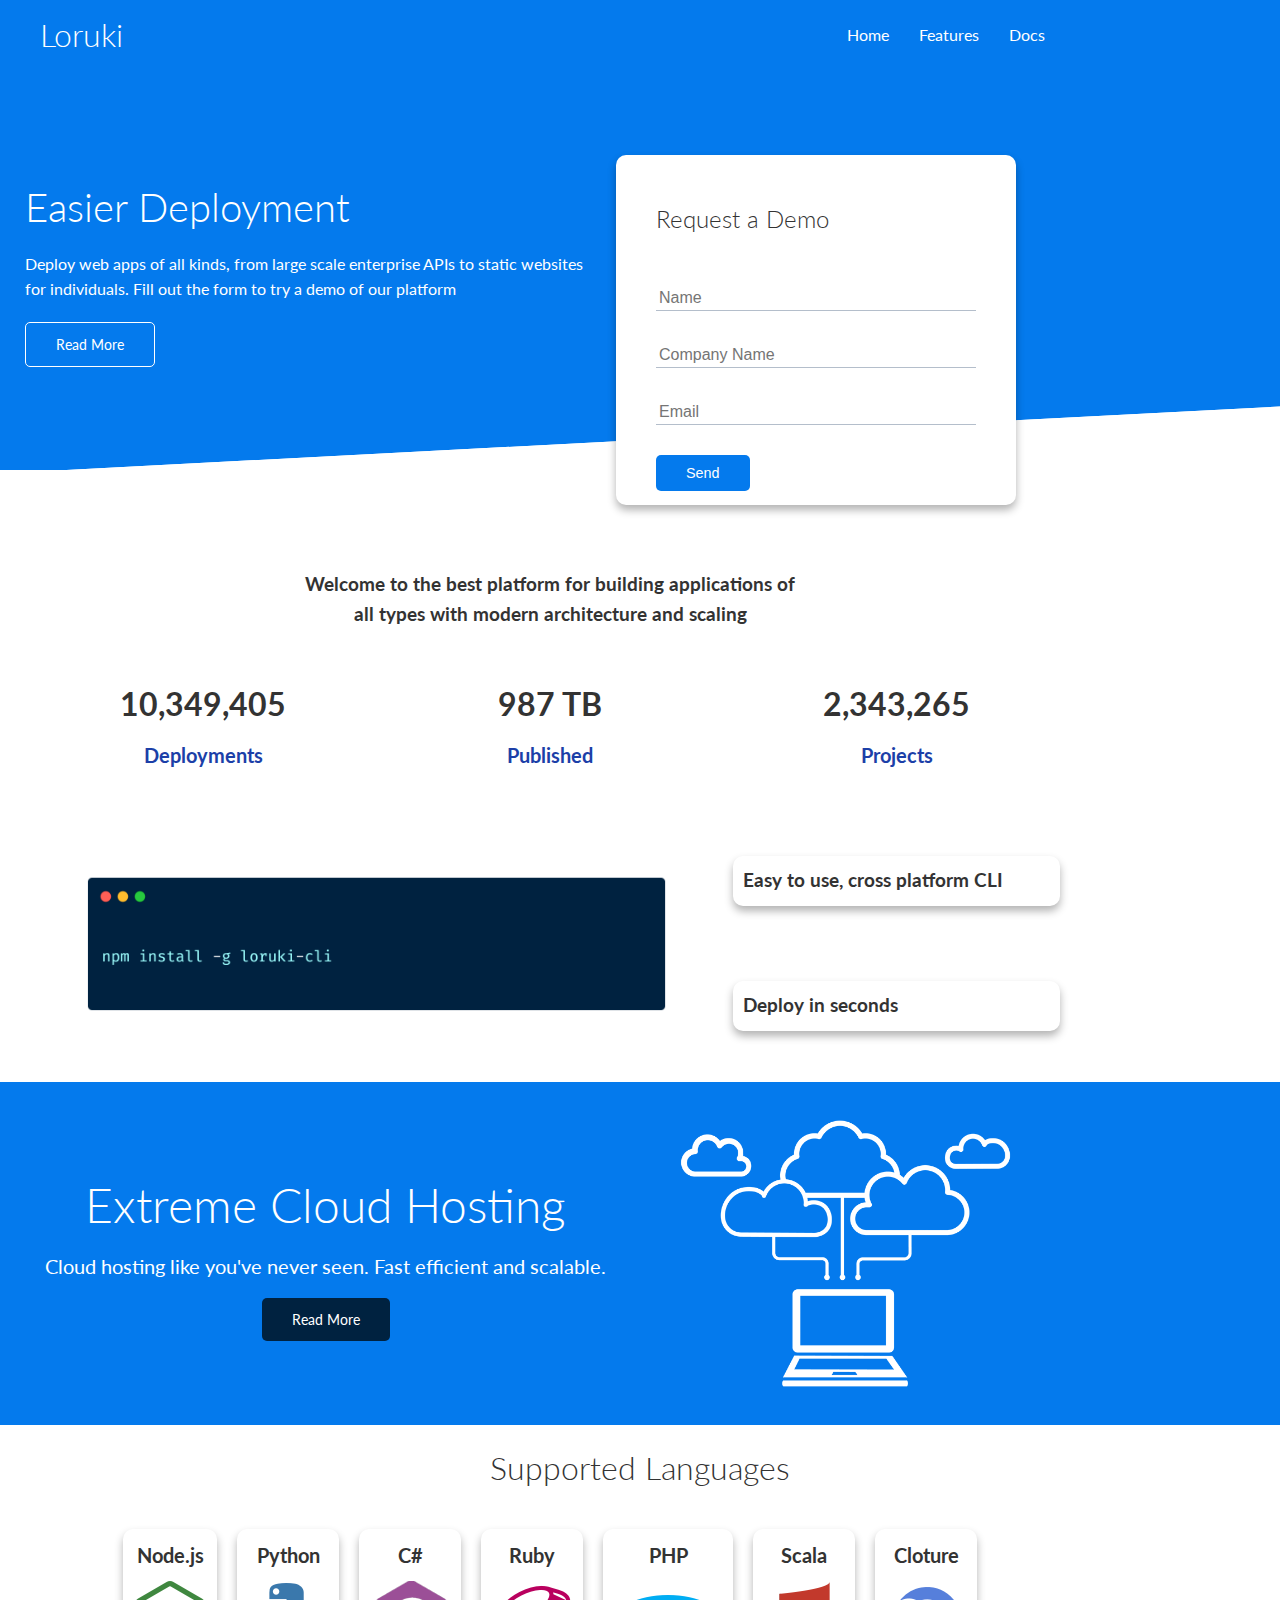
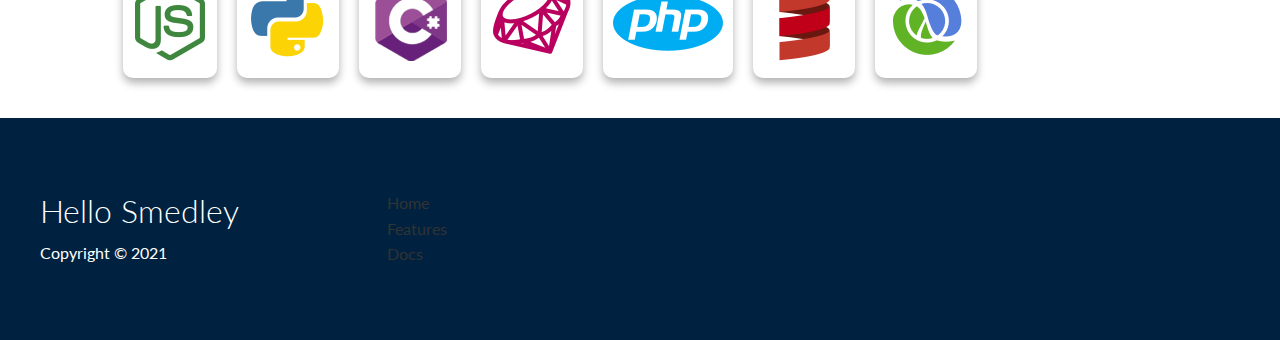
==== index.html @ ee3b41bc "First Commit" ====
<!DOCTYPE html>
<html lang="en">

<head>
    <meta charset="UTF-8">
    <meta http-equiv="X-UA-Compatible" content="IE=edge">
    <meta name="viewport" content="width=device-width, initial-scale=1.0">
    <title>Loruki</title>
    <link rel="stylesheet" href="https://cdnjs.cloudflare.com/ajax/libs/font-awesome/5.15.3/css/all.min.css"
        integrity="sha512-iBBXm8fW90+nuLcSKlbmrPcLa0OT92xO1BIsZ+ywDWZCvqsWgccV3gFoRBv0z+8dLJgyAHIhR35VZc2oM/gI1w=="
        crossorigin="anonymous" referrerpolicy="no-referrer" />
    <link rel="stylesheet" href="css/utilities.css">
    <link rel="stylesheet" href="css/style.css">
</head>

<body>
    <!-- Navbar -->
    <div class="navbar">
        <div class="container flex">
            <h1 class="logo">Loruki</h1>
            <nav>
                <ul>
                    <li><a href="index.html">Home</a></li>
                    <li><a href="features.html">Features</a></li>
                    <li><a href="docs.html">Docs</a></li>
                </ul>
            </nav>
        </div>
    </div>

    <!-- Showcase -->
    <section class="showcase">
        <div class="container grid">
            <div class="showcase-text">
                <h1>Easier Deployment</h1>
                <p>Deploy web apps of all kinds, from large scale enterprise APIs to static websites for individuals.
                    Fill out the form to try a demo of our platform</p>
                <a href="features.html" class="btn btn-outline">Read More</a>
            </div>
            <div class="showcase-form card">
                <h2>Request a Demo</h2>
                <form name="contact" method="POST" netlify-honeypost="bot-field" data-netlify="true">
                    <input type="hidden" name="form-name" value="contact">
                    <p class="hidden">k</p>
                    <div class="form-control">
                        <input type="text" name="name" placeholder="Name" required>
                    </div>
                    <div class="form-control">
                        <input type="text" name="company" placeholder="Company Name" required>
                    </div>
                    <div class="form-control">
                        <input type="email" name="email" placeholder="Email" required>
                    </div>
                    <input type="submit" value="Send" class="btn btn-primary">
                </form>
            </div>
        </div>
    </section>

    <!-- Stats -->
    <section class="stats">
        <div class="container">
            <h3 class="stats-heading text-center my-1">Welcome to the best platform for building applications of all
                types with modern architecture and scaling
            </h3>

            <div class="grid grid-3 text-center my-4">
                <div>
                    <i class="fas fa-server fa-3x"></i>
                    <h3>10,349,405</h3>
                    <p class="text-secondary">Deployments</p>
                </div>
                <div>
                    <i class="fas fa-upload fa-3x"></i>
                    <h3>987 TB</h3>
                    <p class="text-secondary">Published</p>
                </div>
                <div>
                    <i class="fas fa-project-diagram fa-3x"></i>
                    <h3>2,343,265</h3>
                    <p class="text-secondary">Projects</p>
                </div>
            </div>
        </div>
    </section>
    <!-- Cli -->
    <section class="cli">
        <div class="container grid">
            <img src="images/cli.png" alt="">
            <div class="card">
                <h3> Easy to use, cross platform CLI</h3>
            </div>
            <div class="card">
                <h3> Deploy in seconds</h3>
            </div>
        </div>
    </section>

    <!-- Cloud -->
    <section class="cloud bg-primary my-2 py-2">
        <div class="container grid">
            <div class="text-center">
                <h2 class="lg">Extreme Cloud Hosting</h2>
                <p class="lead my-1">Cloud hosting like you've never seen. Fast efficient and scalable.</p>
                <a href="features.html" class="btn btn-dark">Read More</a>
            </div>
            <img src="images/cloud.png" alt="">
        </div>

    </section>

    <!-- Languages -->
    <section class="languages">
        <h2 class="md text-center my-2">
            Supported Languages
        </h2>
        <div class="container flex">
            <div class="card">
                <h4>Node.js</h4>
                <img src="images/logos/node.png" alt="">
            </div>
            <div class="card">
                <h4>Python</h4>
                <img src="images/logos/python.png" alt="">
            </div>
            <div class="card">
                <h4>C#</h4>
                <img src="images/logos/csharp.png" alt="">
            </div>
            <div class="card">
                <h4>Ruby</h4>
                <img src="images/logos/ruby.png" alt="">
            </div>
            <div class="card">
                <h4>PHP</h4>
                <img src="images/logos/php.png" alt="">
            </div>
            <div class="card">
                <h4>Scala</h4>
                <img src="images/logos/scala.png" alt="">
            </div>
            <div class="card">
                <h4>Cloture</h4>
                <img src="images/logos/clojure.png" alt="">
            </div>

        </div>

    </section>

    <!-- Footer -->

    <footer class="footer bg-dark py-5">
        <div class="container grid grid-3">
            <div>
                <h1>Hello Smedley</h1>
                <p>Copyright &copy 2021</p>
            </div>
            <nav>
                <ul>
                    <li><a href="index.html">Home</a></li>
                    <li><a href="features.html">Features</a></li>
                    <li><a href="docs.html">Docs</a></li>
                </ul>
            </nav>
            <div class="social">
                <a href="https://github.com/stan630"><i class="fab fa-github fa-2x"></i></a>
                <a href="#"><i class="fab fa-facebook fa-2x"></i></a>
                <a href="https://instagram.com"><i class="fab fa-instagram fa-2x"></i></a>
                <a href="#"><i class="fab fa-twitter fa-2x"></i></a>

            </div>

        </div>

    </footer>

</body>

</html>
---- css/utilities.css ----
.container {
    max-width: 1100px;
    padding: 0 auto;
    overflow: auto;
    padding: 0 40px;
}

.card {
background-color: #fff;
color: #333;
border-radius: 10px;
box-shadow: 0 5px 8px rgba(0, 0, 0, 0.3);
padding: 20px;
padding: 10px;
}

.btn {
display: inline-block;
padding: 10px 30px;
cursor: pointer;
background-color: var(--primary-color);
color: #fff;
border: none;
border-radius: 5px;
font-size: 0.9em;
}
  
.btn-outline {
background-color: transparent;
border: 1px white solid;
}

.btn:hover {
transform: scale(0.9);
}

/* Background & colored buttons */
.bg-primary,
.btn-primary {
    background-color: var(--primary-color);
    color: white;
}

.bg-secondary,
.btn-secondary {
    background-color: var(--secondary-color);
    color: white;
}

.bg-dark,
.btn-dark {
    background-color: var(--dark-color);
    color: white;
}

.bg-primary a,
.btn-primary a {
    color: white;
}

.bg-secondary a,
.btn-secondary a {
    color: white;
}

.
.bg-light,
.btn-light {
    background-color: var(--light-color);
    color: #333;
}

/* Text colors */

.text-primary {
    color: var(--primary-color);
}

.text-secondary {
    color: var(--secondary-color);
}

.text-dark{
    color: var(--dark-color);
}

.text-center {
    text-align: center;
}

/* Text sizes */
.lead {
    font-size: 1.25rem;
}

.sm {
    font-size: 1rem;
}

.md {
    font-size: 2rem;
}

.lg {
    font-size: 3rem;
}

.xl {
    font-size: 4rem;
}
  
/* Alert */
.alert {
    background-color: var(--light-color);
    padding: 10px 20px;
    font-weight: bold;
    margin: 15px 0;
    border-radius: 5px;
}

.alert i {
    margin-right: 10px;
}

.alert-success {
    background-color: var(--sucess-color);
    color: white;
}

.alert-error {
    background-color: var(--error-color);
    color: white;
}
  
.flex {
display: flex;
justify-content: center;
align-items: center;
height: 100%;
}

.grid {
display: grid;
grid-template-columns: 1fr 1fr ;
gap: 20px;
justify-content: center; /* align horizontally */
align-items: center; /* align vertically */
height: 100%;
}

.grid-3 {
grid-template-columns: 1fr 1fr 1fr;
}

/* Margin */
.my-1 {
    margin: 1rem 0;
}

.my-2 {
    margin: 1.5rem 0;
}

.my-3 {
    margin: 2rem 0;
}

.my-4 {
    margin: 3rem 0;
}

.my-5 {
    margin: 4rem 0;
}

.m-1 {
    margin: 1rem ;
    }
    
.m-2 {
    margin: 1.5rem ;
}

.m-3 {
    margin: 2rem ;
}

.m-4 {
    margin: 3rem;
}

.m-5 {
    margin: 4rem;
}

/* Padding */
.py-1 {
    padding: 1rem 0;
    }
    
.py-2 {
padding: 1.5rem 0;
}

.py-3 {
    padding: 2rem 0;
}

.py-4 {
    padding: 3rem 0;
}

.py-5 {
    padding: 4rem 0;
}
    
.p-1 {
    padding: 1rem ;
    }
    
.p-2 {
    padding: 1.5rem ;
}

.p-3 {
    padding: 2rem ;
}

.p-4 {
    padding: 3rem;
}

.p-5 {
    padding: 4rem;
}
---- css/style.css ----
@import url("https://fonts.googleapis.com/css2?family=Lato:wght@300&display=swap");

:root {
  --primary-color: #047aed;
  --secondary-color: #1c3fa8;
  --dark-color: #002240;
  --light-color: #f4f4f4;
  --sucess-color: #5cb85c;
  --error-color: #d9534f;
}

* {
  box-sizing: border-box;
  padding: 0;
  margin: 0;
}

body {
  font-family: "Lato", sans-serf;
  color: #333;
  line-height: 1.6;
}

ul {
  list-style-type: none;
}

a {
  text-decoration: none;
  color: #333;
}

h1,
h2 {
  font-weight: 300;
  line-height: 1.2;
  margin: 10px 0;
}

p {
  margin: 10px 0;
}

img {
  width: 100%;
}

code, pre {
  background: #333;
  color: white;
  padding: 10px;
}

.hidden {
  visibility: hidden;
  height: 0;
}

/* Navbar */
.navbar {
  background-color: var(--primary-color);
  color: #fff;
  height: 70px;
}

.navbar ul {
  display: flex;
}

.navbar a {
  color: white;
  padding: 10px;
  margin: 0 5px;
}

.navbar a:hover {
  border-bottom: 2px #fff solid;
}

.navbar .flex {
  justify-content: space-between;
}

/* Showcase */
.showcase {
  height: 400px;
  background-color: var(--primary-color);
  color: #fff;
  position: relative;
}

.showcase h1 {
  font-size: 40px ;
}

.showcase p {
  margin: 20px 0;
}

.showcase .grid {
  overflow: visible;
  grid-template-columns: 55% 45%;
  gap: 30px;
}

.showcase-text {
  animation: slideInFromLeft 1s ease-in;
}

.showcase-form {
  position: relative;
  top: 60px;
  height: 350px;
  width: 400px;
  padding: 40px;
  z-index: 100;
  animation: slideInFromRight 1s ease-in;
}

.showcase-form .form-control {
  margin: 30px 0;
}

.showcase-form input[type="text"], 
.showcase-form input[type="email"] {
  border: 0;
  border-bottom: 1px solid #b4becb;
  width: 100%;
  padding: 3px;
  font-size: 16px;
}

.showcase-form input:focus {
  outline: none;
}

.showcase::before, 
.showcase::after {
  content: ''; /* before/after require a content variable */
  position: absolute;
  height: 100px;
  bottom: -70px;
  right: 0;
  left: 0;
  background-color: white;
  transform: skewY(-3deg)
}

/* Stats */
.stats {
  padding-top: 100px;
  animation: slideInFromBottom 1s ease-in;
}

.stats-heading {
  max-width: 500px;
  margin: auto; /* puts heading in the middle */
}

.stats .grid h3 {
  font-size: 2rem;
}

.stats .grid p {
  font-size: 1.25rem;
   font-weight: bold; 
}

/* Cli */

.cli .grid {
  grid-template-columns: 1fr 1fr 1fr;
  grid-template-rows: 1fr 1fr;
}

.cli .grid > *:first-child {
  grid-column: 1 / span 2;
  grid-row: 1 / span 2;;
}

/* Cloud */
.cloud .grid {
  grid-template-columns: 4fr 3fr ;
}

/* Languages */

.languages .flex {
  flex-wrap: wrap;
}

.languages .card {
  text-align: center;
  margin: 18px 10px 40px;
  transition: transform 0.2s ease-in;
}

.languages .card h4 {
  font-size: 1.25rem;
  margin-bottom: 10px;
}

.languages .card:hover {
  transform: translateY(-15px)
}

/* Features */
.features-head img,
.docs-head img {
  width: 200px;
  justify-self: flex-end;
}

.features-sub-head img {
  width: 300px;
  justify-self: flex-end;
}

.features-main .card > i {
  margin-right: 1rem;
}

.features-main .grid {
  padding: 30px; 
}

.features-main .grid > *:first-child {
  grid-column: 1 / span 3; 
}

.features-main .grid > *:nth-child(2) {
  grid-column: 1 / span 2; 
}

/* Docs */

.docs-main h3 {
  margin: 20px 0;
}

.docs-main .grid {
  grid-template-columns: 1fr 2fr;
  align-items: flex-start;
}

.docs-main nav li {
  font-size: 1rem;
  padding-bottom: 5px;
  margin-bottom: 5px;
  border-bottom: 1px #ccc solid;
}

.docs-main a:hover {
  font-weight: bold;
}

/* footer */

.footer .social  a {
  margin: 0 10px;
}

/* Animation */
@keyframes slideInFromLeft {
  0% {
    transform: translateX(-100%);
  }

  100% {
    transform: translateX(0);
  }
}

@keyframes slideInFromRight {
  0% {
    transform: translateX(100%);
  }

  100% {
    transform: translateX(0);
  }
}

@keyframes slideInFromTop {
  0% {
    transform: translateY(-100%);
  }

  100% {
    transform: translateX(0);
  }
}

@keyframes slideInFromBottom {
    0% {
      transform: translateY(100%);
    }
  
  100% {
      transform: translateX(0);
  }
}  


/* Tablets and under  */
@media(max-width: 768px) {
  .grid,
  .showcase .grid,
  .stats .grid,
  .cli .grid,
  .cloud .grid,
  .features-main .grid,
  .docs-main .grid {
    grid-template-columns: 1fr ;
    grid-template-rows: 1fr ;
  }

  .showcase {
    height: auto;
  }

  .showcase text {
    text-align: center;
    margin-top: 40px;
    animation: slideInFromTop 1s ease-in;
  }

  .showcase-form {
    justify-self: center;
    margin: auto;
    animation: slideInFromBottom 1s ease-in;
  }

  .cli .grid> *:first-child {
    grid-column: 1;
    grid-row: 1;
  }

  .features-head,
  .features-sub-head,
  .docs-head {
    text-align: center;
  }

  .features-head img,
  .features-sub-head img,
  .docs-head img{
    justify-self: center;
  }

  .features-main .grid > *:first-child,
  .features-main .grid > *:nth-child(2) {
    grid-column: 1;
  }


}


/* Mobile */
@media(max-width: 500px) {
  .navbar {
    height: 110px;
  }

  .navbar .flex {
    flex-direction: column;
  }
  
  .navbar ul {
    padding: 10px;
    background-color: rgba(0, 0, 0, 0.1);
  }
}
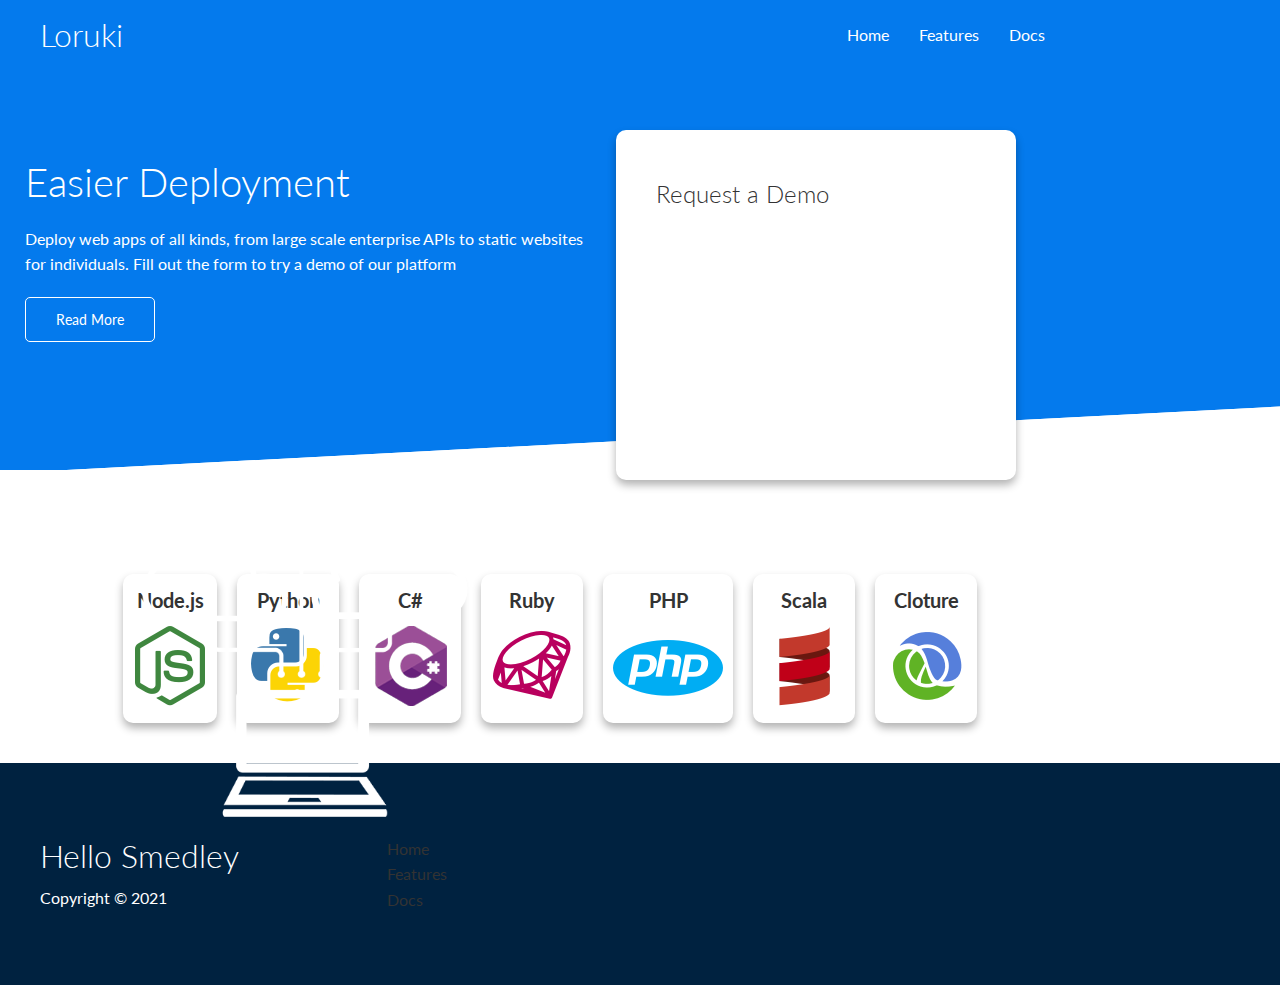
==== commit c5802f51: "First Commit" ====
--- a/index.html
+++ b/index.html
@@ -41,7 +41,7 @@
                 <h2>Request a Demo</h2>
                 <form name="contact" method="POST" netlify-honeypost="bot-field" data-netlify="true">
                     <input type="hidden" name="form-name" value="contact">
-                    <p class="hidden">k</p>
+                    <p class="hidden"><label>Don't fill this out if you're human <input name='bot-field></label></p>
                     <div class="form-control">
                         <input type="text" name="name" placeholder="Name" required>
                     </div>
@@ -101,8 +101,8 @@
         <div class="container grid">
             <div class="text-center">
                 <h2 class="lg">Extreme Cloud Hosting</h2>
-                <p class="lead my-1">Cloud hosting like you've never seen. Fast efficient and scalable.</p>
-                <a href="features.html" class="btn btn-dark">Read More</a>
+                <p class="lead my-1">Cloud hosting like you' ve never seen. Fast efficient and scalable.</p>
+                            <a href="features.html" class="btn btn-dark">Read More</a>
             </div>
             <img src="images/cloud.png" alt="">
         </div>
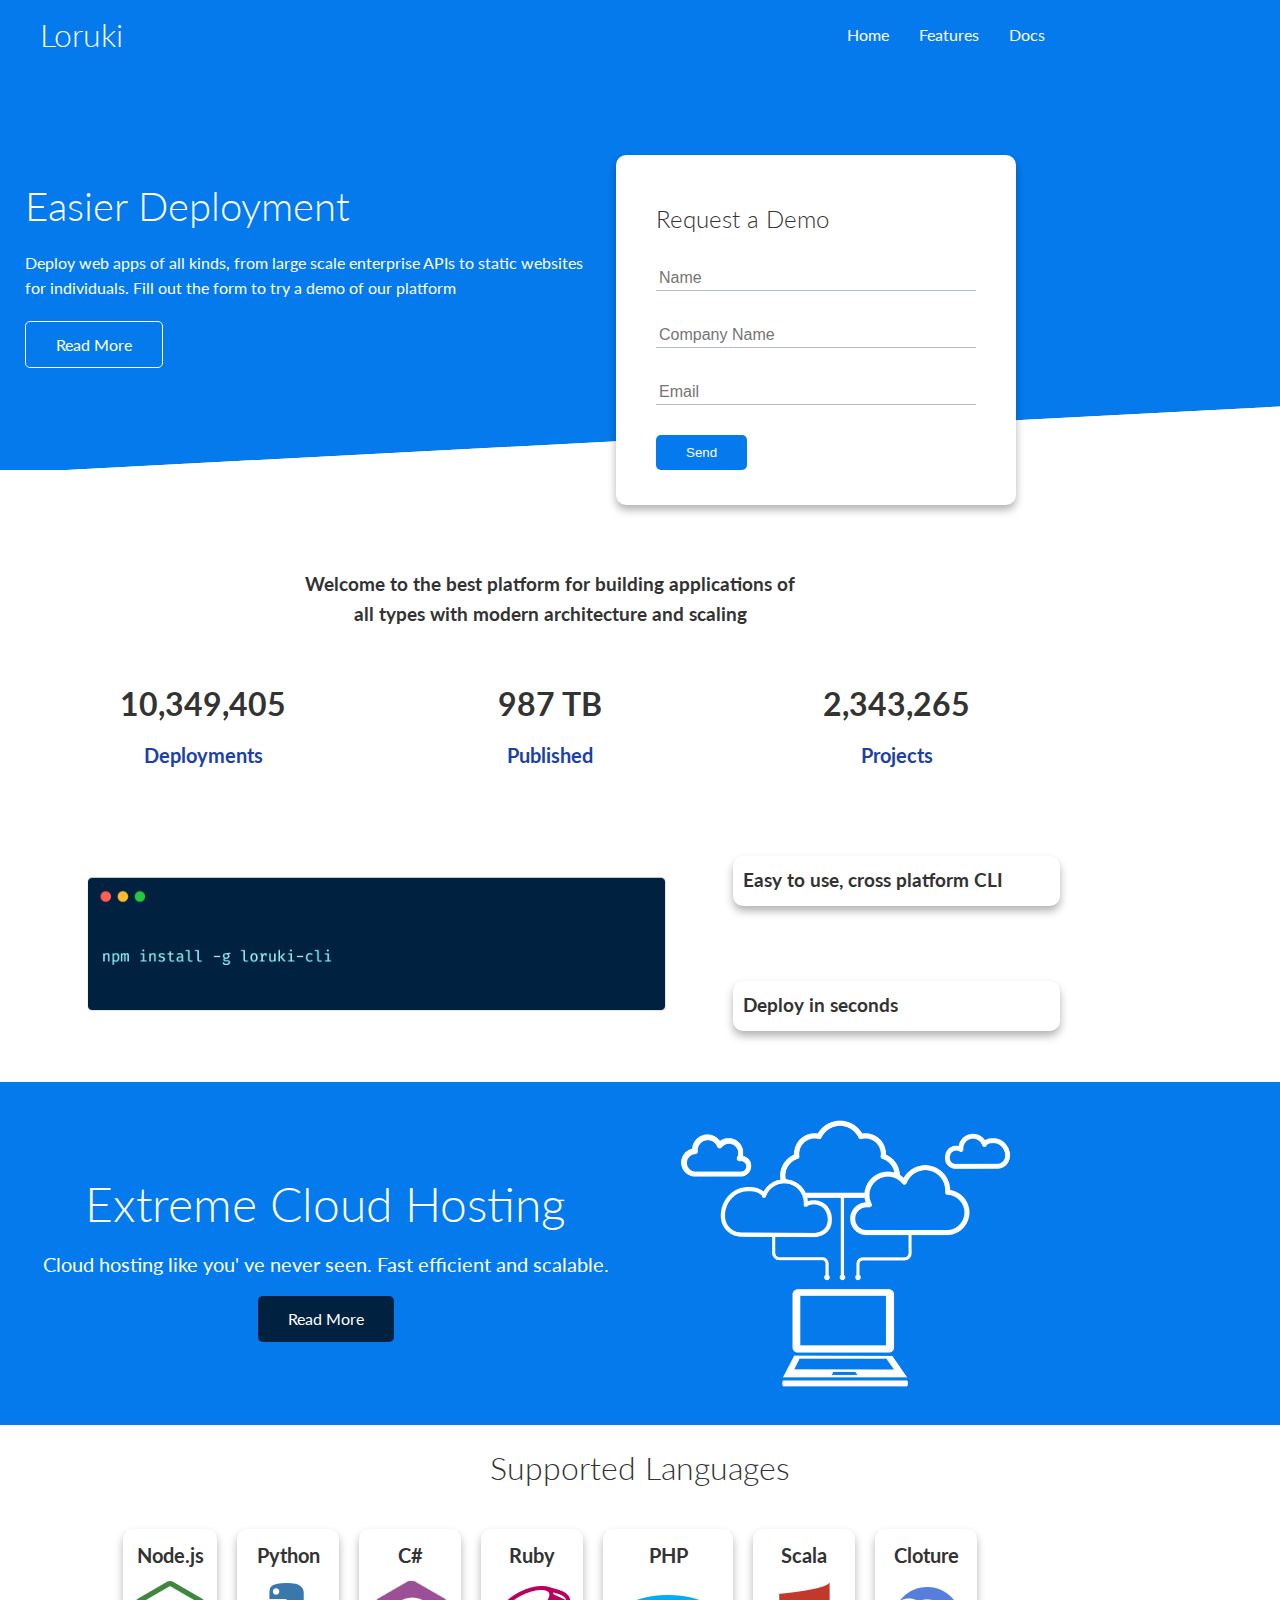
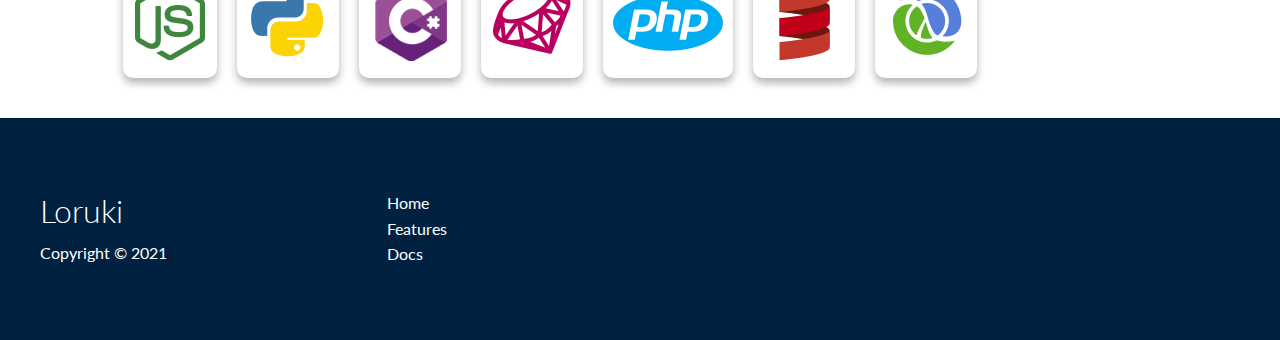
==== commit c20aeccf: "Fix card form and footer text" ====
--- a/index.html
+++ b/index.html
@@ -39,9 +39,22 @@
             </div>
             <div class="showcase-form card">
                 <h2>Request a Demo</h2>
-                <form name="contact" method="POST" netlify-honeypost="bot-field" data-netlify="true">
+                <!-- <form name="contact" method="POST" netlify-honeypot="bot-field" data-netlify="true">
                     <input type="hidden" name="form-name" value="contact">
-                    <p class="hidden"><label>Don't fill this out if you're human <input name='bot-field></label></p>
+                    <p class="hidden">
+                        <label>Don't fill this out if you're human: <input name='bot-field></label></p>
+                    <div class="form-control">
+                        <input type="text" name="name" placeholder="Name" required>
+                    </div>
+                    <div class="form-control">
+                        <input type="text" name="company" placeholder="Company Name" required>
+                    </div>
+                    <div class="form-control">
+                        <input type="email" name="email" placeholder="Email" required>
+                    </div>
+                    <input type="submit" value="Send" class="btn btn-primary">
+                </form> -->
+                <form>
                     <div class="form-control">
                         <input type="text" name="name" placeholder="Name" required>
                     </div>
@@ -102,7 +115,7 @@
             <div class="text-center">
                 <h2 class="lg">Extreme Cloud Hosting</h2>
                 <p class="lead my-1">Cloud hosting like you' ve never seen. Fast efficient and scalable.</p>
-                            <a href="features.html" class="btn btn-dark">Read More</a>
+                <a href="features.html" class="btn btn-dark">Read More</a>
             </div>
             <img src="images/cloud.png" alt="">
         </div>
@@ -153,7 +166,7 @@
     <footer class="footer bg-dark py-5">
         <div class="container grid grid-3">
             <div>
-                <h1>Hello Smedley</h1>
+                <h1>Loruki</h1>
                 <p>Copyright &copy 2021</p>
             </div>
             <nav>
@@ -168,13 +181,9 @@
                 <a href="#"><i class="fab fa-facebook fa-2x"></i></a>
                 <a href="https://instagram.com"><i class="fab fa-instagram fa-2x"></i></a>
                 <a href="#"><i class="fab fa-twitter fa-2x"></i></a>
-
             </div>
-
         </div>
-
     </footer>
-
 </body>
 
 </html>--- a/css/utilities.css
+++ b/css/utilities.css
@@ -22,7 +22,6 @@
 color: #fff;
 border: none;
 border-radius: 5px;
-font-size: 0.9em;
 }
   
 .btn-outline {
@@ -54,8 +53,12 @@
 }
 
 .bg-primary a,
-.btn-primary a {
-    color: white;
+.btn-primary a,
+.bg-secondary a,
+.btn-secondary a, 
+.bg-dark a,
+.btn-dark a {
+    color: #fff;
 }
 
 .bg-secondary a,
@@ -63,7 +66,6 @@
     color: white;
 }
 
-.
 .bg-light,
 .btn-light {
     background-color: var(--light-color);
--- a/css/style.css
+++ b/css/style.css
@@ -371,4 +371,8 @@
     padding: 10px;
     background-color: rgba(0, 0, 0, 0.1);
   }
+
+  .showcase-form {
+    width: 300px;
+  }
 }